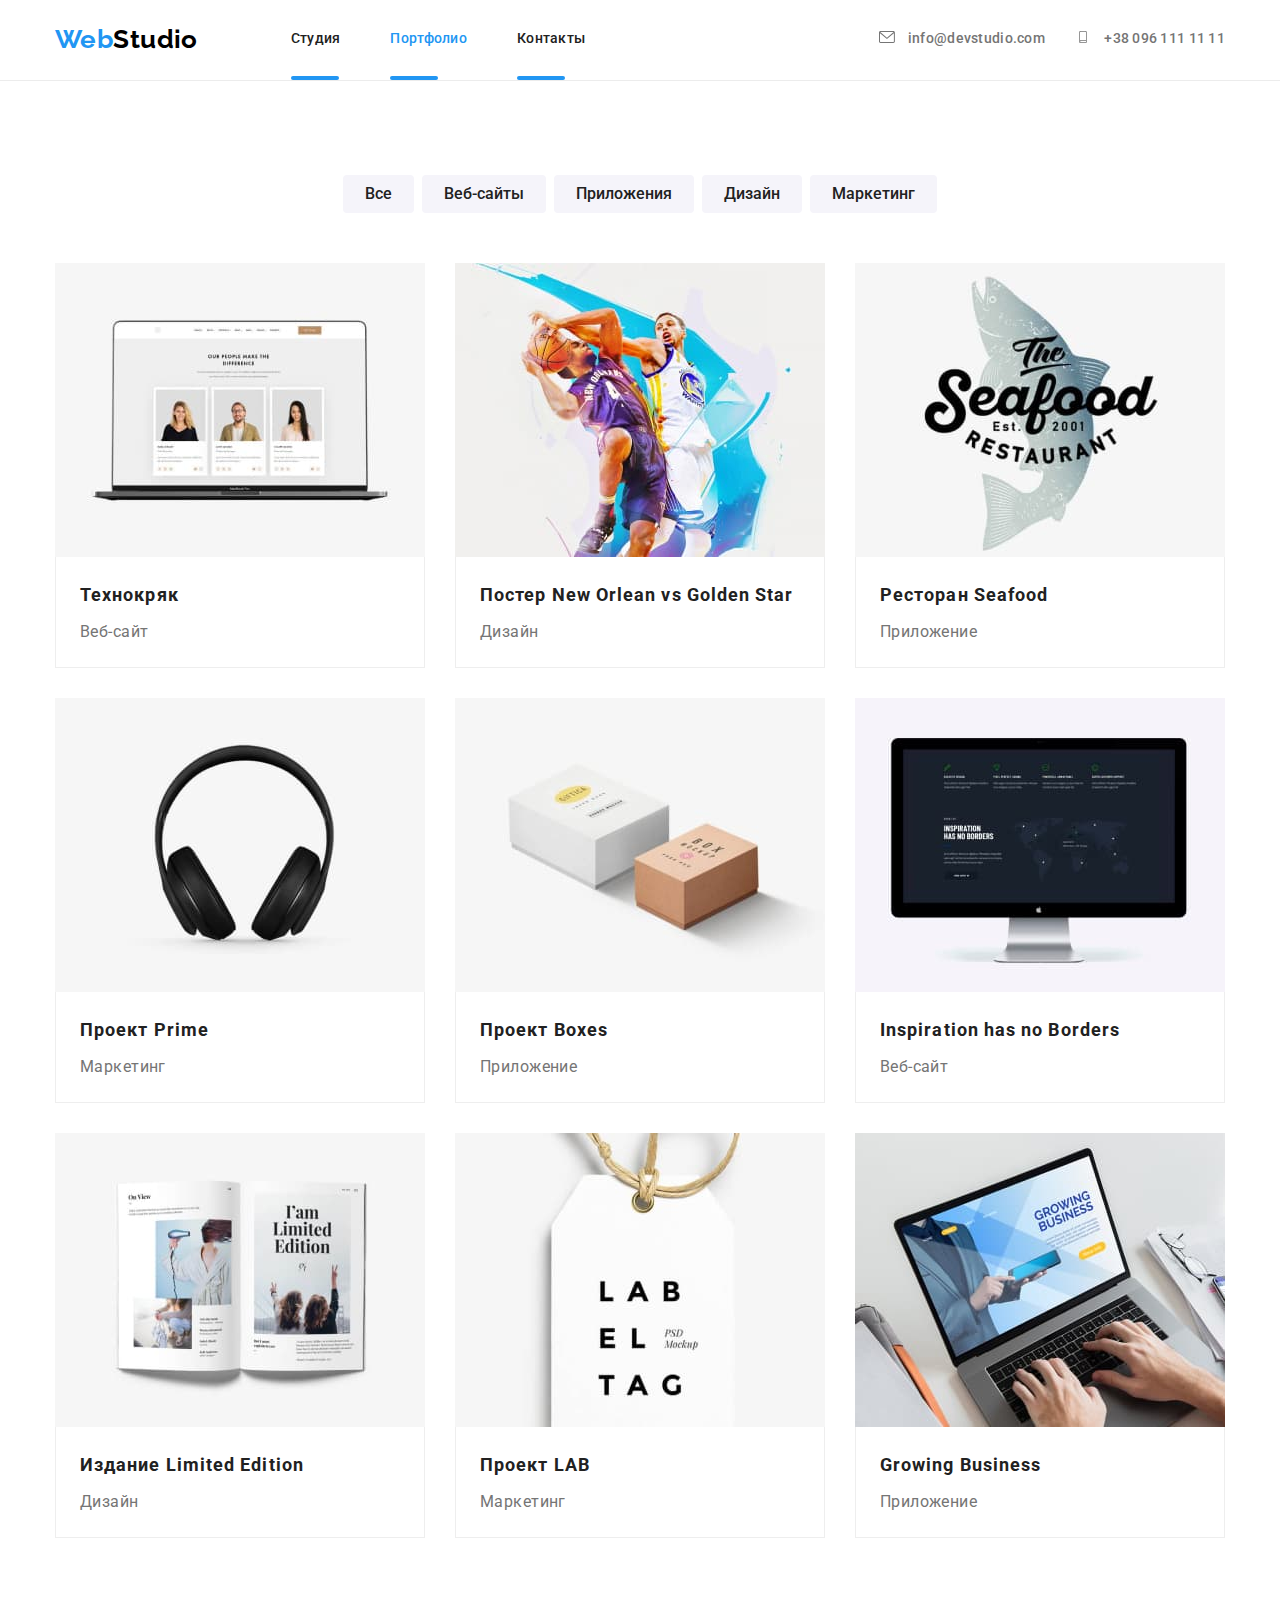
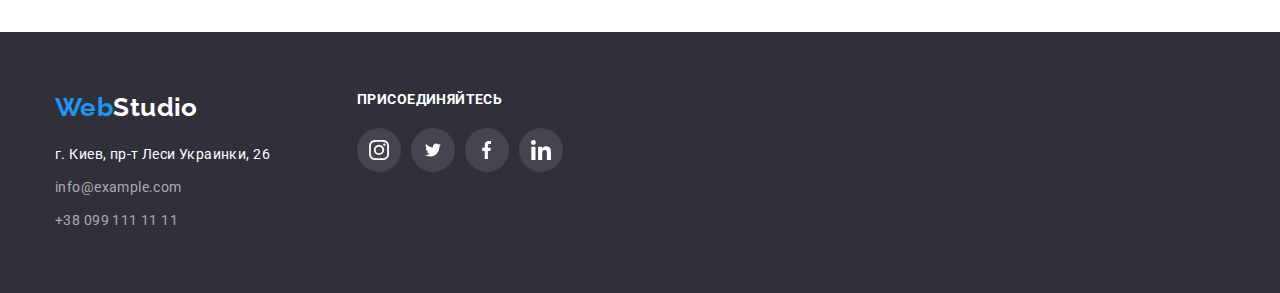
==== portfolio.html @ 02ad619c "Линк в навигации не работает" ====
<!DOCTYPE html>
<html lang="ru">
  <head>
    <meta charset="UTF-8" />
    <meta http-equiv="X-UA-Compatible" content="IE=edge" />
    <meta name="viewport" content="width=device-width, initial-scale=1.0" />
    <title>Портфолио</title>
    <link rel="preconnect" href="https://fonts.googleapis.com" />
    <link rel="preconnect" href="https://fonts.gstatic.com" crossorigin />
    <link
      href="https://fonts.googleapis.com/css2?family=Raleway:wght@700&family=Roboto:wght@400;500;700;900&display=swap"
      rel="stylesheet"
    />
    <link
      rel="stylesheet"
      href="https://cdnjs.cloudflare.com/ajax/libs/modern-normalize/1.0.0/modern-normalize.min.css"
    />
    <link href="./css/styles.css" rel="stylesheet" />
  </head>
  <body>
    <header class="page-header">
      <div class="header container">
        <nav class="main-nav">
          <a href="./index.html" lang="en" class="logo"><span class="logo-blue">Web</span>Studio</a>
          <ul class="site-nav list">
            <li class="item">
              <a href="./index.html" class="link">Студия</a>
            </li>
            <li class="item">
              <a href="./portfolio.html" class="link current">Портфолио</a>
            </li>
            <li class="item">
              <a href="" class="link">Контакты</a>
            </li>
          </ul>
        </nav>
        <ul class="contacts-nav list">
          <li class="contact-item">
            <a href="mailto:info@devstudio.com" lang="en" class="link">
              <svg class="contact-icon">
                <use href="./images/icons.svg#icon-envelope"></use>
              </svg>
              info@devstudio.com</a
            >
          </li>
          <li class="contact-item">
            <a href="tel:+380961111111" class="link">
              <svg class="contact-icon">
                <use href="./images/icons.svg#icon-smartphone"></use>
              </svg>
              +38 096 111 11 11</a
            >
          </li>
        </ul>
      </div>
    </header>
    <main>
      <section class="section">
        <div class="container">
          <h1 class="section-title nomargin visually-hidden">Список наших работ</h1>
          <ul class="portfolio-button-list list">
            <li class="btn-item">
              <button type="button" class="button-portfolio">Все</button>
            </li>
            <li class="btn-item">
              <button type="button" class="button-portfolio">Веб-сайты</button>
            </li>
            <li class="btn-item">
              <button type="button" class="button-portfolio">Приложения</button>
            </li>
            <li class="btn-item">
              <button type="button" class="button-portfolio">Дизайн</button>
            </li>
            <li class="btn-item">
              <button type="button" class="button-portfolio">Маркетинг</button>
            </li>
          </ul>
          <ul class="cards-list list">
            <li class="cards-item">
              <a href="" class="card-link">
                <img
                  src="./images/portfolio1.jpg"
                  alt="Открытый ноутбук"
                  width="370"
                  height="294"
                  class="img-card"
                />
                <div class="card-content">
                  <h2 class="title">Технокряк</h2>
                  <p class="text">Веб-сайт</p>
                </div>
              </a>
            </li>
            <li class="cards-item">
              <a href="" class="card-link">
                <img
                  src="./images/portfolio2.jpg"
                  alt="Два баскетболиста во время иры"
                  width="370"
                  height="294"
                  class="img-card"
                />
                <div class="card-content">
                  <h2 class="title">Постер <span lang="en">New Orlean vs Golden Star</span></h2>
                  <p class="text">Дизайн</p>
                </div></a
              >
            </li>
            <li class="cards-item">
              <a href="" class="card-link">
                <img
                  src="./images/portfolio3.jpg"
                  alt="Вывеска рыбного ресторана"
                  width="370"
                  height="294"
                  class="img-card"
                />
                <div class="card-content">
                  <h2 class="title">Ресторан <span lang="en">Seafood</span></h2>
                  <p class="text">Приложение</p>
                </div></a
              >
            </li>
            <li class="cards-item">
              <a href="" class="card-link">
                <img
                  src="./images/portfolio4.jpg"
                  alt="Наушники"
                  width="370"
                  height="294"
                  class="img-card"
                />
                <div class="card-content">
                  <h2 class="title">Проект <span lang="en">Prime</span></h2>
                  <p class="text">Маркетинг</p>
                </div></a
              >
            </li>
            <li class="cards-item">
              <a href="" class="card-link">
                <img
                  src="./images/portfolio5.jpg"
                  alt="Две декоративные упаковки"
                  width="370"
                  height="294"
                  class="img-card"
                />
                <div class="card-content">
                  <h2 class="title">Проект <span lang="en">Boxes</span></h2>
                  <p class="text">Приложение</p>
                </div></a
              >
            </li>
            <li class="cards-item">
              <a href="" class="card-link">
                <img
                  src="./images/portfolio6.jpg"
                  alt="Монитор компъютера"
                  width="370"
                  height="294"
                  class="img-card"
                />
                <div class="card-content">
                  <h2 lang="en" class="title">Inspiration has no Borders</h2>
                  <p class="text">Веб-сайт</p>
                </div></a
              >
            </li>
            <li class="cards-item">
              <a href="" class="card-link">
                <img
                  src="./images/portfolio7.jpg"
                  alt="Раскрытый журнал"
                  width="370"
                  height="294"
                  class="img-card"
                />
                <div class="card-content">
                  <h2 class="title">Издание <span lang="en">Limited Edition</span></h2>
                  <p class="text">Дизайн</p>
                </div></a
              >
            </li>
            <li class="cards-item">
              <a href="" class="card-link">
                <img
                  src="./images/portfolio8.jpg"
                  alt="Бирка"
                  width="370"
                  height="294"
                  class="img-card"
                />
                <div class="card-content">
                  <h2 class="title">Проект <span lang="en">LAB</span></h2>
                  <p class="text">Маркетинг</p>
                </div></a
              >
            </li>
            <li class="cards-item">
              <a href="" class="card-link">
                <img
                  src="./images/portfolio9.jpg"
                  alt="Процесс набора текста на клавитатуре ноутбука"
                  width="370"
                  height="294"
                  class="img-card"
                />
                <div class="card-content">
                  <h2 class="title"><span lang="en">Growing Business</span></h2>
                  <p class="text">Приложение</p>
                </div></a
              >
            </li>
          </ul>
        </div>
      </section>
    </main>
    <footer class="footer-main">
      <div class="footer container">
        <div class="footer-contact">
          <a href="./index.html" lang="en" class="logo"
            ><span class="logo-blue">Web</span><span class="logo-white">Studio</span></a
          >
          <address class="footer-adres-group">
            <ul class="contact-list list">
              <li class="list-item">
                <a
                  href="https://goo.gl/maps/FkcfEeyYFR5ao9Cw6"
                  target="_blank"
                  rel="nofollow noopener noreferrer noindex"
                  class="adress"
                  >г. Киев, пр-т Леси Украинки, 26</a
                >
              </li>
              <li class="list-item">
                <a href="mailto:info@example.com" lang="en" class="link">info@example.com</a>
              </li>
              <li class="list-item">
                <a href="tel:+380991111111" class="link">+38 099 111 11 11</a>
              </li>
            </ul>
          </address>
        </div>
        <div class="footer-social">
          <p class="social-text">присоединяйтесь</p>
          <ul class="social-list list">
            <li class="social-item">
              <a
                href=""
                class="social-link footer-social-link"
                aria-label="Перейти в наш Instagram"
              >
                <span class="visually-hidden">Перейти в наш Instagram</span>
                <svg class="social-icon instagram">
                  <use href="./images/icons.svg#icon-instagram"></use>
                </svg>
              </a>
            </li>
            <li class="social-item">
              <a href="" class="social-link footer-social-link" aria-label="Перейти на наш Twitter">
                <span class="visually-hidden">Перейти на наш Twitter</span>
                <svg class="social-icon twitter">
                  <use href="./images/icons.svg#icon-twitter"></use>
                </svg>
              </a>
            </li>
            <li class="social-item">
              <a
                href=""
                class="social-link footer-social-link"
                aria-label="Перейти на нашу страницу в Facebook"
              >
                <span class="visually-hidden">Перейти на нашу страницу в Facebook</span>
                <svg class="social-icon facebook">
                  <use href="./images/icons.svg#icon-facebook"></use>
                </svg>
              </a>
            </li>
            <li class="social-item">
              <a
                href=""
                class="social-link footer-social-link"
                aria-label="Перейти на нашу страницу в linkedin"
              >
                <span class="visually-hidden">Перейти на нашу страницу в linkedin</span>
                <svg class="social-icon linkedin">
                  <use href="./images/icons.svg#icon-linkedin"></use>
                </svg>
              </a>
            </li>
          </ul>
        </div>
      </div>
    </footer>
  </body>
</html>
---- css/styles.css ----
:root {
  --primary-text-color: #757575;
  --title-text-color: #212121;
  --accent-color: #2196f3;
  --primari-white-color: #ffffff;
  --secondary-white-color: rgba(255, 255, 255, 0.6);
  --secondary-background-color-dark: #2f303a;
  --secondary-background-color-light: #f5f4fa;
  --logo-black: #000000;
  --border-header-color: rgba(236, 236, 236, 100%);
  --border-cards-color: rgba(238, 238, 238, 100%);
  --hero-gradient: rgba(47, 48, 58, 0.4);
  --border-client-color: rgba(175, 177, 184, 1);
  --linear-gradient-hero-color: rgba(47, 48, 58, 0.4);
  --primary-icon-color: #afb1b8;
  --background-icon-footer-color: rgba(255, 255, 255, 0.1);
}

/*----------------------------- Палитра:-----------------------------

Цвет основного текста - #757575
Вторичный цвет текста -  #212121
Акцент - #2196F3
Белый цвет - #FFFFFF
Блый с прозрачностью - rgba(255, 255, 255, 0.6)
Вторичный цвет фона #2F303A
*/

body {
  color: var(--primary-text-color);
  background-color: var(--primari-white-color);
  font-family: Roboto, sans-serif;
  font-size: 14px;
  letter-spacing: 0.03em;
}

.container {
  width: 1200px;
  padding-left: 15px;
  padding-right: 15px;
  margin: 0 auto;
}

/*----------------------------- Утилиты-----------------------------*/

h1,
h2,
h3,
h4,
h5,
h6,
p {
  margin-top: 0px;
  margin-bottom: 0px;
}

img {
  display: block;
  max-width: 100%;
}

.list {
  padding: 0px;
  margin: 0px;

  list-style: none;
}

.visually-hidden {
  position: absolute;
  white-space: nowrap;
  width: 1px;
  height: 1px;
  overflow: hidden;
  border: 0;
  padding: 0;
  clip: rect(0 0 0 0);
  clip-path: inset(50%);
  margin: -1px;
}
/* .hidden {
  visibility: hidden;
} */

/* -----------------------------Social-icons -----------------------------*/

.social-list {
  display: flex;
  justify-content: center;
}

.social-item a {
  display: flex;
  align-items: center;
  justify-content: center;
}

.social-item:not(:last-child) {
  margin-right: 10px;
}

.social-link {
  display: block;
  width: 44px;
  height: 44px;
  border-radius: 50%;

  color: var(--primary-icon-color);
}

.social-icon {
  width: 20px;
  height: 20px;

  fill: currentColor;
}

.social-link:hover,
.social-lin:focus {
  background-color: var(--accent-color);
  color: var(--primari-white-color);
}

.twitter {
  width: 20px;
  height: 16px;
}

.facebook {
  width: 10px;
  height: 20px;
}

/*----------------------------- Header -----------------------------*/

.page-header {
  position: relative;

  padding-top: 24px;
  padding-bottom: 25px;
  border-bottom: 1px solid var(--border-header-color);
}

/* -----------------------------Лого -----------------------------*/

.logo {
  color: var(--logo-black);
  font-family: Raleway, sans-serif;
  font-size: 26px;
  line-height: 1.19;
  font-weight: 700;
  text-decoration: none;
}

.logo-blue {
  color: var(--accent-color);
}

.logo-white {
  color: var(--primari-white-color);
}

/* -----------------------------Site nav -----------------------------*/

.header {
  display: flex;
  align-items: center;
  justify-content: space-between;
}

.page-header .main-nav {
  display: flex;
  align-items: center;
}

.site-nav {
  display: flex;
  margin-left: 93px;
}

.site-nav .item:not(:last-child) {
  margin-right: 50px;
}

/* Расширяет "область действия" ссылок  */
.site-nav .link {
  display: block;
  padding-top: 7px;
  padding-bottom: 7px;
}

.contacts-nav {
  display: flex;
}

.contact-item {
  display: flex;
  align-items: center;
}

.contact-item:not(:last-child) {
  margin-right: 30px;
}

.site-nav .link.current {
  color: var(--accent-color);
}

.site-nav .link {
  color: var(--title-text-color);
  line-height: 1.14;
  font-weight: 500;
  letter-spacing: 0.02em;
  text-decoration: none;
}
.site-nav .link:focus,
.site-nav .link:hover {
  color: var(--accent-color);
}

/* .main-nav .item {
  display: block;
} */

.site-nav .link::after {
  position: absolute;
  bottom: 0%;

  content: '';
  display: block;
  width: 48px;
  height: 4px;

  background-color: var(--accent-color);
  border-radius: 2px;
  /* opacity: 0; */
}

.site-nav .link:hover .link::after {
  opacity: 1;
  background-color: red;
}

.contacts-nav .link {
  color: var(--primary-text-color);
  line-height: 1.14;
  font-weight: 500;
  letter-spacing: 0.02em;
  text-decoration: none;
}

.contact-item {
  fill: currentColor;
}

.contacts-nav .link:focus,
.contacts-nav .link:hover {
  color: var(--accent-color);
}

.contacts-nav .item:not(:last-child) {
  margin-right: 50px;
}

.contact-icon {
  width: 16px;
  height: 12px;
  margin-right: 10px;
}

/* Аналогичные варианты предыдущего селектора */
/* .contacts-nav li:not(:last-child){
  margin-right: 50px; */

/* .contacts-nav .item + .item {
  margin-right: 50px;
} */

/* --------------------------Стили для index.html -----------------------*/

/*------------------------ Common sections style ------------------------*/

.section {
  padding-top: 94px;
  padding-bottom: 94px;
}

.section-title {
  margin-bottom: 50px;

  color: var(--title-text-color);
  font-size: 36px;
  line-height: 1.16;
  text-align: center;
}

.section .title {
  margin-bottom: 10px;

  color: var(--title-text-color);
  font-weight: 500;
  font-size: 16px;
  line-height: 1.19;
}

/*----------------------------- Hero -----------------------------*/
.hero {
  padding-top: 200px;
  padding-bottom: 200px;

  text-align: center;

  background-color: rgba(47, 48, 58, 1);
  min-height: 600px;
  max-width: 1600px;
  margin-left: auto;
  margin-right: auto;
  background-image: linear-gradient(
      var(--linear-gradient-hero-color),
      var(--linear-gradient-hero-color)
    ),
    url('../images/bcg-hero.jpg');
  background-clip: padding-box;
}

.hero-title {
  margin-bottom: 30px;

  color: var(--primari-white-color);
  font-size: 44px;
  line-height: 1.36;
  letter-spacing: 0.06em;
  font-weight: 900;
  text-transform: uppercase;
}

.button-hero {
  padding: 10px 32px;

  color: var(--primari-white-color);
  background-color: var(--accent-color);
  font-weight: 700;
  font-size: 16px;
  line-height: 1.88;
  letter-spacing: 0.06em;
  border: none;
  border-radius: 4px;
}

/*----------------------------- Features -----------------------------*/

.title-without-margin {
  margin: 0px;
}

.feature-list {
  display: flex;
}

.feature-item:not(:last-child) {
  margin-right: 30px;
}

.feature-icon-thumb {
  width: 270px;
  height: 120px;
  background-color: var(--secondary-background-color-light);
  border-radius: 4px;

  display: flex;
  justify-content: center;
  align-items: center;
}

/* Иконки можно как фон задать, если они не интерактивные: */
/* .feature-item::before {
  content: '';
  display: block;
  height: 120px;
  background-color: var(--secondary-background-color-light);
  border-radius: 4px;
}

.feature-item:nth-child(1)::before {
  background-image: url(../images/features-antenna.svg);
  background-repeat: no-repeat;
  background-position: center;
}

.feature-item:nth-child(2)::before {
  background-image: url(../images/features-clock.svg);
  background-repeat: no-repeat;
  background-position: center;
}

.feature-item:nth-child(3)::before {
  background-image: url(../images/features-diagram.svg);
  background-repeat: no-repeat;
  background-position: center;
}

.feature-item:nth-child(4)::before {
  background-image: url(../images/features-astronaut.svg);
  background-repeat: no-repeat;
  background-position: center;
} */

.feature-item .title {
  color: var(--title-text-color);
  font-size: 14px;
  line-height: 1.14;
  font-weight: 700;
  text-transform: uppercase;
}

.feature-item .text {
  line-height: 1.7;
}

.feature-item .feature-text {
  width: 270px;
}

/*----------------------------- Activities -----------------------------*/

.section.activities {
  padding-top: 0px;
}

.section .activities-list {
  display: flex;
}

.activities-item:not(:last-child) {
  margin-right: 30px;
}

/* -----------------------------Team----------------------------- */
.section.team {
  background-color: var(--secondary-background-color-light);
}

.team-list {
  display: flex;
  justify-content: space-between;
}

/* А можно вместо justify-content: space-between в предыдущем правиле (во флексе) вот так сделать */
/* .team-item:not(:last-child) {
  margin-right: 30px;
} */

.team-item {
  box-shadow: 0px 2px 1px 0px rgba(0, 0, 0, 0.2), 0px 1px 1px 0px rgba(0, 0, 0, 0.14),
    0px 1px 3px 0px rgba(0, 0, 0, 0.12);
  border-bottom-left-radius: 4px;
  border-bottom-right-radius: 4px;
  background-color: var(--primari-white-color);
}

.team-content {
  padding: 30px 32px;
}

.team-list .title {
  text-align: center;
}

.team-item .text {
  margin-bottom: 16px;

  font-size: 16px;
  line-height: 1.17;
  text-align: center;
}

/* -----------------------------Client----------------------------- */

.client-list {
  display: flex;
  justify-content: space-between;
}

.client-link {
  width: 170px;
  height: 92px;
  border: 1px solid var(--border-client-color);

  display: flex;
  justify-content: center;
  align-items: center;
  color: var(--primary-icon-color);
}

.client-link:hover,
.client-link:focus {
  color: var(--accent-color);
  border-color: var(--accent-color);
}

.client-icon {
  fill: currentColor;
}

/* -----------------------------Footer ----------------------------- */

.footer-main {
  padding-top: 60px;
  padding-bottom: 60px;

  background-color: var(--secondary-background-color-dark);
}

.footer.container {
  display: flex;
}

.contact-list .adress {
  color: var(--primari-white-color);
  line-height: 1.71;
}

.contact-list .link {
  color: var(--secondary-white-color);
  line-height: 1.71;
  text-decoration: none;
}

.contact-list .adress:focus,
.contact-list .adress:hover,
.contact-list .link:focus,
.contact-list .link:hover {
  color: var(--accent-color);
}

.contact-list .link,
.contact-list .adress {
  font-style: normal;
  text-decoration: none;
}

.contact-list .list-item:not(:last-child) {
  margin-bottom: 9px;
}

.footer-adres-group {
  margin-top: 20px;
}

.social-text {
  margin-bottom: 20px;

  color: var(--primari-white-color);
  font-weight: 700;
  line-height: 1.14;
  letter-spacing: 0.03em;
  text-transform: uppercase;
}

.footer-social {
  margin-left: 87px;
}

.footer-social-link {
  background-color: var(--background-icon-footer-color);
  color: var(--primari-white-color);
}

.footer-social-link:hover,
.footer-social-link:focus {
  background-color: var(--accent-color);
}

/* -----------------------Стили для portfolio.html -----------------------*/

/* -----------------------------Buttons----------------------------- */

.portfolio-button-list {
  display: flex;
  justify-content: center;
  margin-bottom: 50px;
}

.btn-item:not(:last-child) {
  margin-right: 8px;
}

.button-portfolio {
  border: none;
  border-radius: 4px;

  font-weight: 500;
  font-size: 16px;
  line-height: 1.63;
  padding: 6px 22px;
  color: var(--title-text-color);
  background-color: var(--secondary-background-color-light);
  /* font-family: inherit; */
  cursor: pointer;
}

.button-portfolio:hover,
.button-portfolio:focus {
  color: var(--primari-white-color);
  background-color: var(--accent-color);

  box-shadow: 0px 2px 2px 0px rgba(0, 0, 0, 0.12), 0px 1px 2px 0px rgba(0, 0, 0, 0.08),
    0px 3px 1px 0px rgba(0, 0, 0, 0.1);
}

/*-------------------------- List of our works --------------------------*/

.nomargin {
  margin: 0px;
}

.cards-list {
  display: flex;
  flex-wrap: wrap;
}

/* calc ((100% - кол-во маржинов в строке * на значение маржина) / на кол-во элементов в строке */

.cards-list .cards-item {
  /* width: 370px; */
  /* вместо width правильнее flex-basis */
  flex-basis: calc((100% - 60px) / 3);
  /* Аналогично предыдущей формуле */
  /* flex-basis: calc(100% / 3 - 30px); */
  margin-right: 30px;
  margin-bottom: 30px;
}

.cards-list .cards-item:nth-child(3n) {
  margin-right: 0px;
}

.cards-list .cards-item:nth-last-child(-n + 3) {
  margin-bottom: 0px;
}

/* А можно вот так, для уменьшения кода. 
Тоесть точечно даем маржин, а не даем всей группе и точечно снимаем*/
/* .cards-list .cards-item:not(:nth-last-child(-n + 3) {
  margin-bottom: 30px;
} */

.card-content {
  padding: 20px 24px;
  border-left: 1px solid rgba(238, 238, 238, 1);
  border-right: 1px solid rgba(238, 238, 238, 1);
  border-bottom: 1px solid rgba(238, 238, 238, 1);
}

.cards-item .title {
  margin-bottom: 4px;

  color: var(--title-text-color);
  font-size: 18px;
  font-weight: 700;
  line-height: 2;
  letter-spacing: 0.06em;
}

.cards-item:hover,
.cards-item:focus {
  box-shadow: 1px 4px 6px 0px rgba(0, 0, 0, 0.16), 0px 4px 4px 0px rgba(0, 0, 0, 0.06),
    0px 1px 1px 0px rgba(0, 0, 0, 0.12);
  border: 1px solid rgba(238, 238, 238, 1);
}

.cards-item .text {
  color: var(--primary-text-color);
  font-size: 16px;
  line-height: 1.88;
}

/* Убирает подчеркивание с ссылок */
.cards-item .card-link {
  text-decoration: none;
}
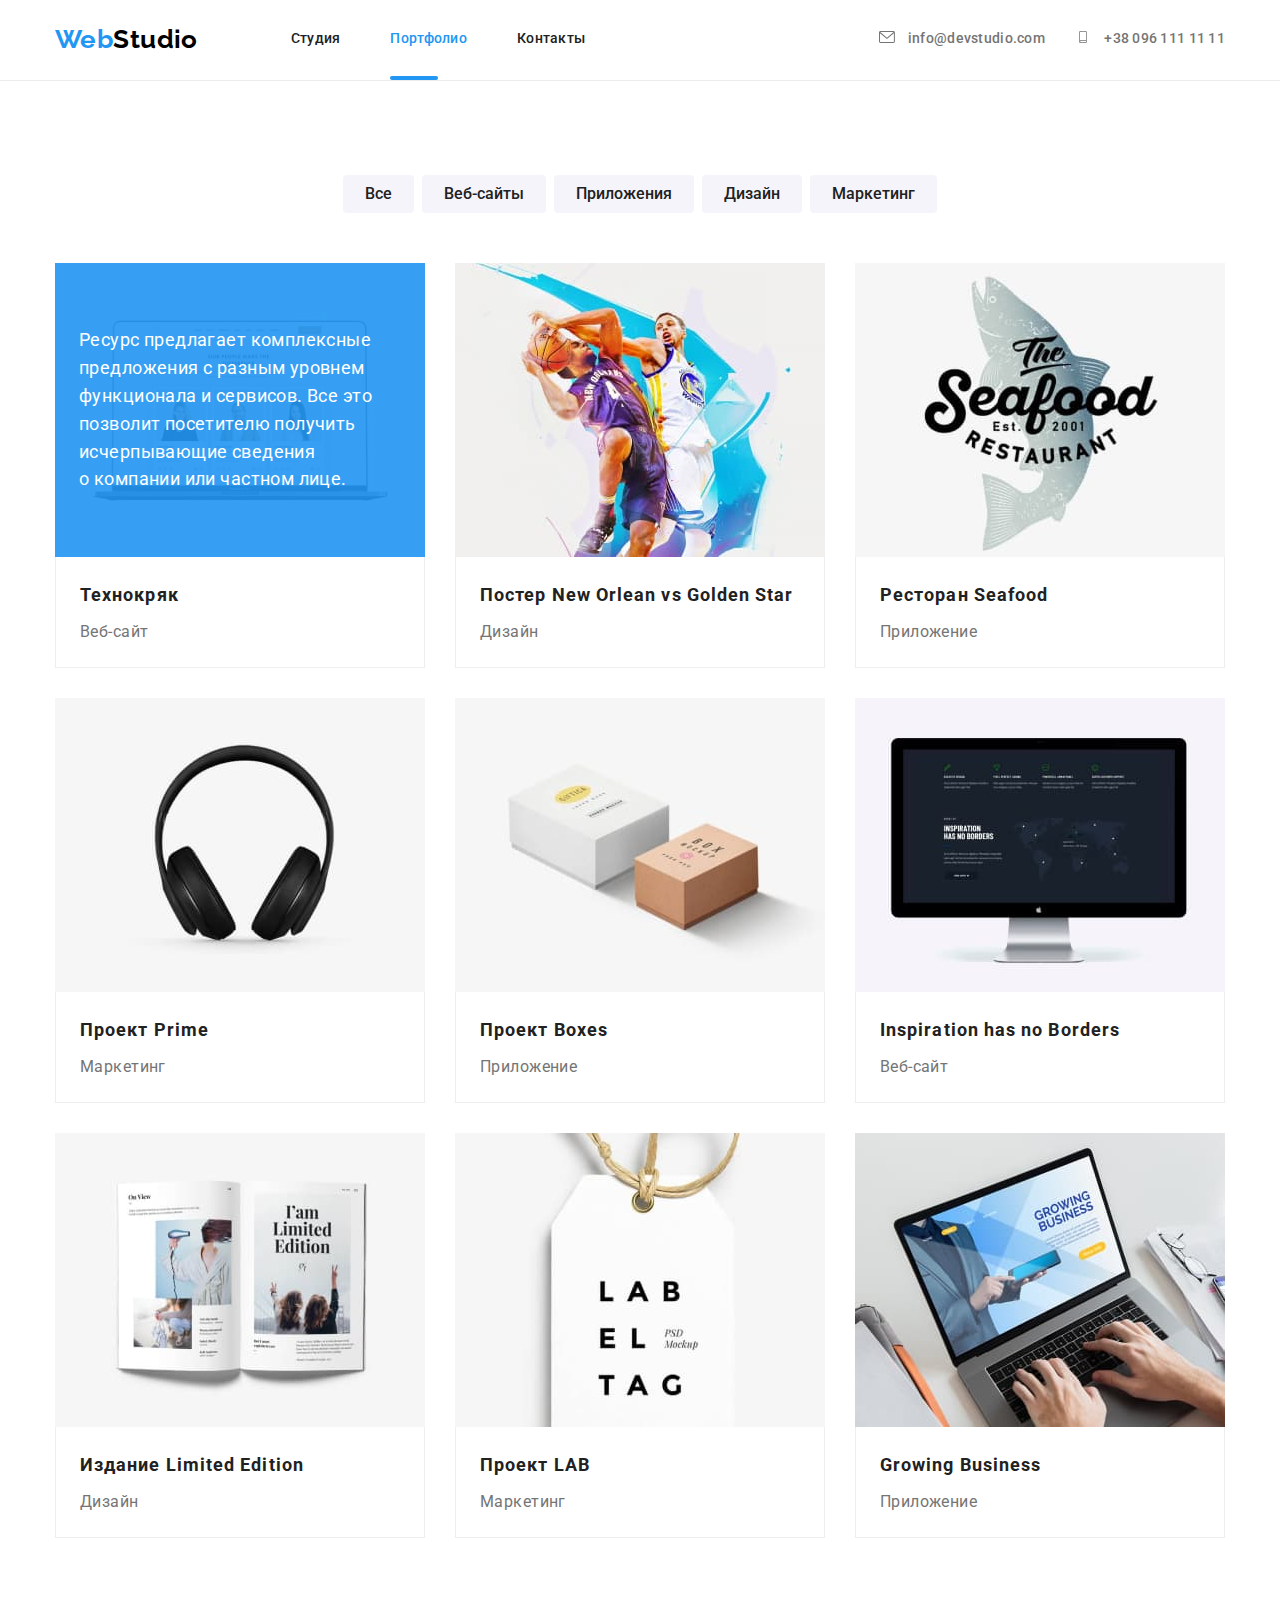
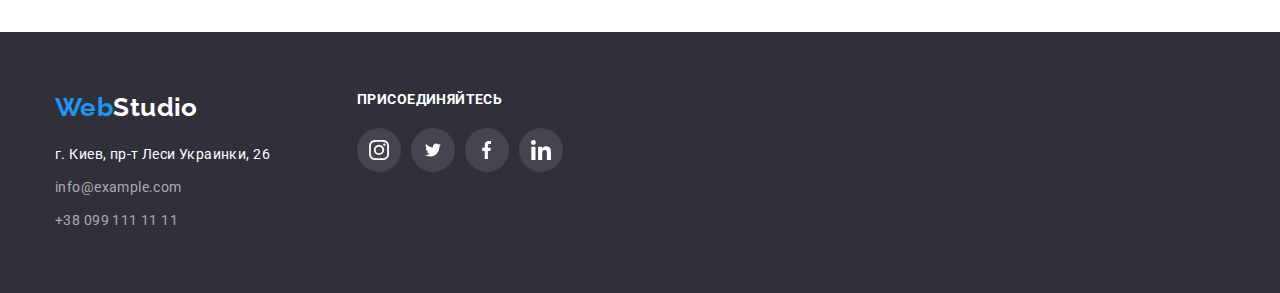
==== commit bf0d8450: "Додає оверлоки на картках портфоліо" ====
--- a/portfolio.html
+++ b/portfolio.html
@@ -78,13 +78,22 @@
           <ul class="cards-list list">
             <li class="cards-item">
               <a href="" class="card-link">
-                <img
-                  src="./images/portfolio1.jpg"
-                  alt="Открытый ноутбук"
-                  width="370"
-                  height="294"
-                  class="img-card"
-                />
+                <div class="card-thumb">
+                  <img
+                    src="./images/portfolio1.jpg"
+                    alt="Открытый ноутбук"
+                    width="370"
+                    height="294"
+                    class="img-card"
+                  />
+                  <div class="card-description">
+                    <p class="card-description-text">
+                      Ресурс предлагает комплексные предложения с разным уровнем функционала и
+                      сервисов. Все это позволит посетителю получить исчерпывающие сведения <br />
+                      о компании или частном лице.
+                    </p>
+                  </div>
+                </div>
                 <div class="card-content">
                   <h2 class="title">Технокряк</h2>
                   <p class="text">Веб-сайт</p>
--- a/css/styles.css
+++ b/css/styles.css
@@ -14,6 +14,10 @@
   --linear-gradient-hero-color: rgba(47, 48, 58, 0.4);
   --primary-icon-color: #afb1b8;
   --background-icon-footer-color: rgba(255, 255, 255, 0.1);
+  --background-backdrop: rgba(0, 0, 0, 0.2);
+  --background-hero: rgba(47, 48, 58, 1);
+  --background-description-index: rgba(47, 48, 58, 0.8);
+  --background-description-portfolio: rgba(33, 150, 243, 0.9);
 }
 
 /*----------------------------- Палитра:-----------------------------
@@ -218,11 +222,11 @@
   color: var(--accent-color);
 }
 
-/* .main-nav .item {
+/* .site-nav .item {
   display: block;
 } */
 
-.site-nav .link::after {
+.current::after {
   position: absolute;
   bottom: 0%;
 
@@ -236,7 +240,7 @@
   /* opacity: 0; */
 }
 
-.site-nav .link:hover .link::after {
+.site-nav .link:hover .current::after {
   opacity: 1;
   background-color: red;
 }
@@ -310,7 +314,7 @@
 
   text-align: center;
 
-  background-color: rgba(47, 48, 58, 1);
+  background-color: var(--background-hero);
   min-height: 600px;
   max-width: 1600px;
   margin-left: auto;
@@ -347,6 +351,42 @@
   border-radius: 4px;
 }
 
+.backdrop {
+  position: fixed;
+  top: 0;
+  left: 0;
+  right: 0;
+  bottom: 0;
+  background-color: var(--background-backdrop);
+}
+
+.backdrop.is-hidden {
+  opacity: 0;
+  pointer-events: none;
+}
+
+.modal {
+  position: absolute;
+  top: 50%;
+  left: 50%;
+  transform: translate(-50%, -50%);
+
+  padding-top: 30px;
+  height: 581px;
+  width: 528px;
+  background-color: #ffffff;
+}
+
+.button-close {
+  position: absolute;
+  top: 0;
+  right: 0;
+  padding: 0px;
+
+  background-color: #ffffff;
+  border: none;
+}
+
 /*----------------------------- Features -----------------------------*/
 
 .title-without-margin {
@@ -421,6 +461,33 @@
   width: 270px;
 }
 
+.features-description {
+  position: absolute;
+  bottom: 0;
+
+  display: flex;
+  justify-content: center;
+  align-items: center;
+
+  width: 370px;
+  height: 70px;
+  background-color: var(--background-description-index);
+}
+
+.features-description-text {
+  font-weight: 700;
+  line-height: 1.14;
+  color: var(--primari-white-color);
+  text-transform: uppercase;
+}
+
+.activities-item .features-thumb {
+  position: relative;
+}
+
+.activities-item .link {
+  text-decoration: none;
+}
 /*----------------------------- Activities -----------------------------*/
 
 .section.activities {
@@ -679,3 +746,30 @@
 .cards-item .card-link {
   text-decoration: none;
 }
+
+.card-description {
+  position: absolute;
+  bottom: 0;
+
+  width: 370px;
+  height: 294px;
+  background-color: var(--background-description-portfolio);
+}
+
+.card-description-text {
+  position: absolute;
+  top: 50%;
+  left: 50%;
+  transform: translate(-50%, -50%);
+
+  width: 322px;
+  height: 168px;
+
+  font-size: 18px;
+  line-height: 1.55;
+  color: var(--primari-white-color);
+}
+
+.cards-item .card-thumb {
+  position: relative;
+}
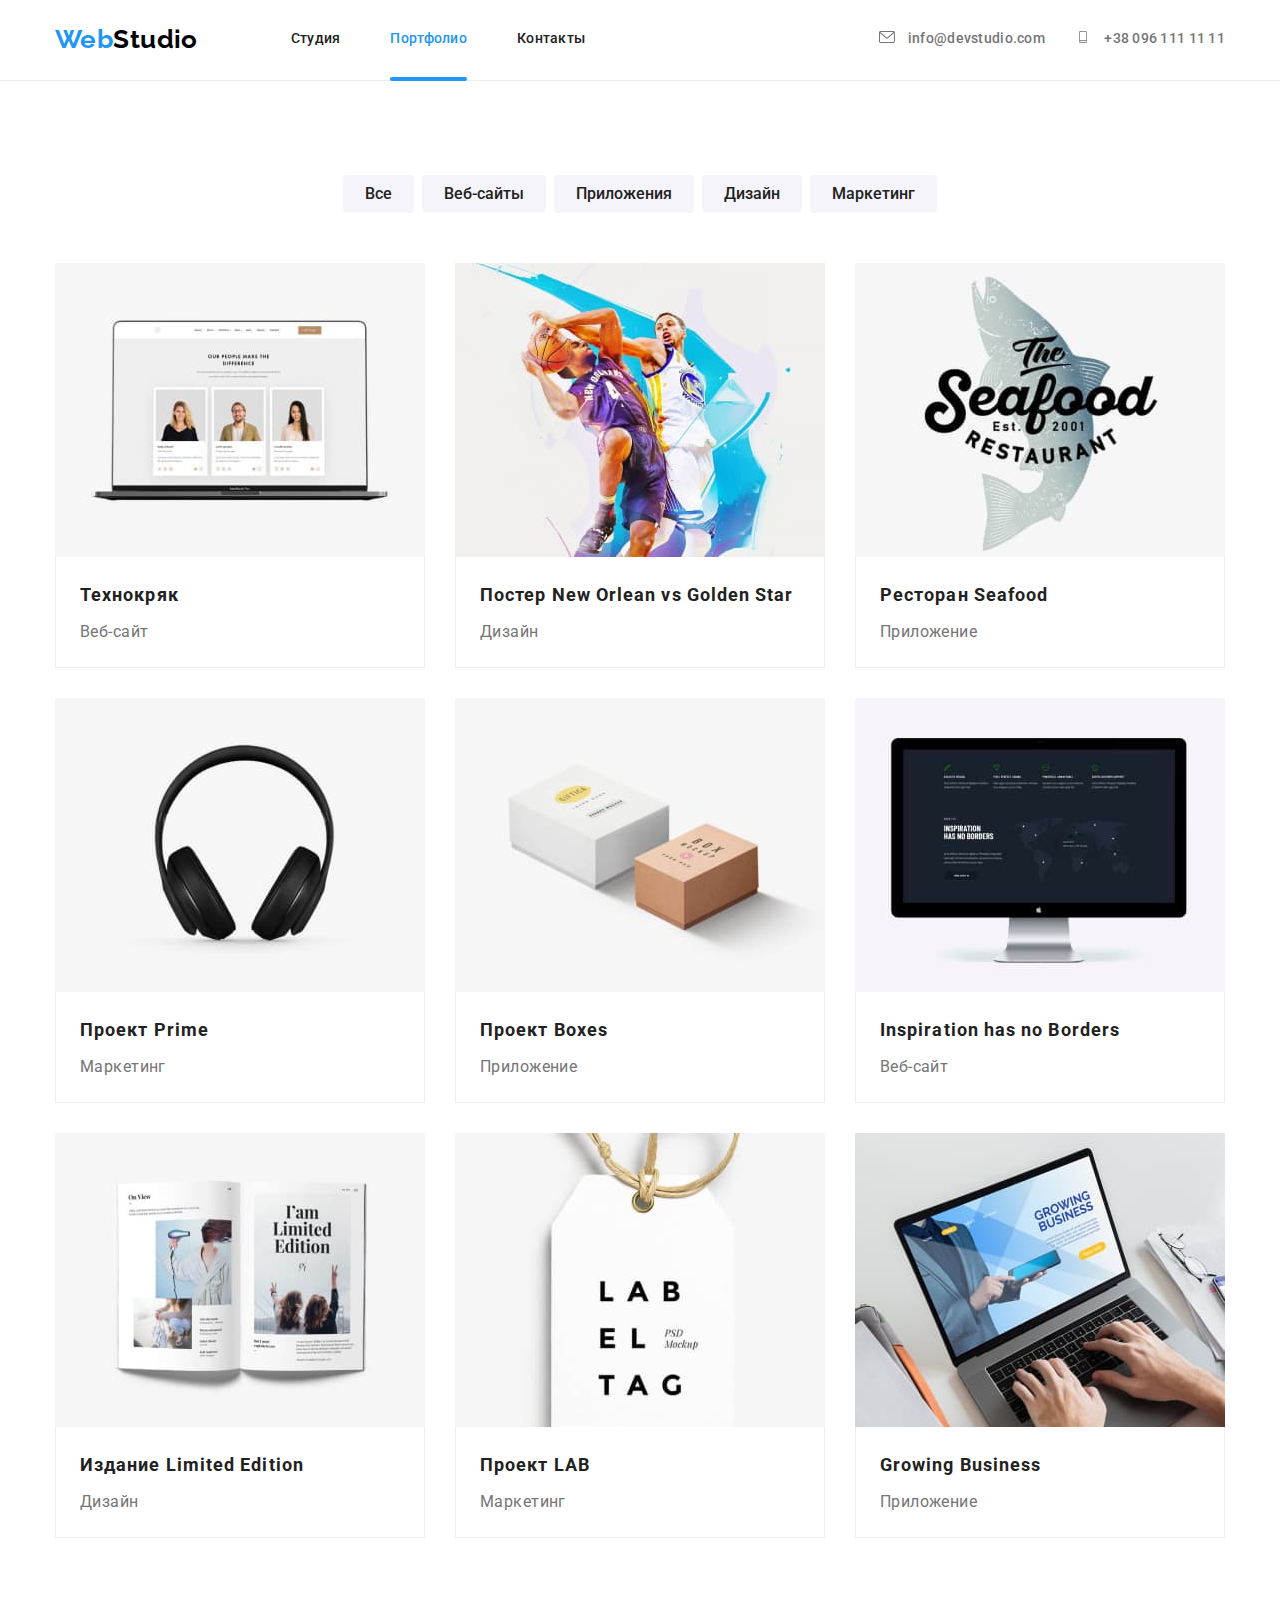
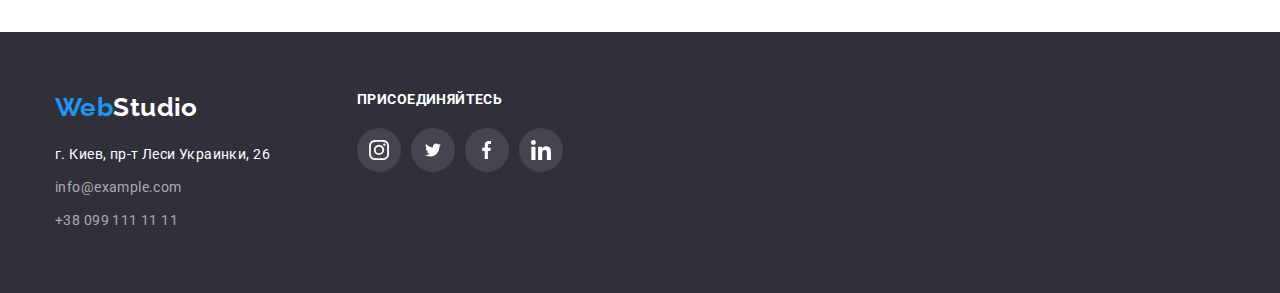
==== commit 8a0f3d85: "Добавляет паддинги в карточках портфолио, фиксит нижнее подчеркивание в навигации" ====
--- a/portfolio.html
+++ b/portfolio.html
@@ -23,13 +23,13 @@
         <nav class="main-nav">
           <a href="./index.html" lang="en" class="logo"><span class="logo-blue">Web</span>Studio</a>
           <ul class="site-nav list">
-            <li class="item">
+            <li class="site-nav-item">
               <a href="./index.html" class="link">Студия</a>
             </li>
-            <li class="item">
+            <li class="site-nav-item">
               <a href="./portfolio.html" class="link current">Портфолио</a>
             </li>
-            <li class="item">
+            <li class="site-nav-item">
               <a href="" class="link">Контакты</a>
             </li>
           </ul>
@@ -89,8 +89,8 @@
                   <div class="card-description">
                     <p class="card-description-text">
                       Ресурс предлагает комплексные предложения с разным уровнем функционала и
-                      сервисов. Все это позволит посетителю получить исчерпывающие сведения <br />
-                      о компании или частном лице.
+                      сервисов. Все это позволит посетителю получить исчерпывающие сведения о
+                      компании или частном лице.
                     </p>
                   </div>
                 </div>
--- a/css/styles.css
+++ b/css/styles.css
@@ -138,8 +138,6 @@
 /*----------------------------- Header -----------------------------*/
 
 .page-header {
-  position: relative;
-
   padding-top: 24px;
   padding-bottom: 25px;
   border-bottom: 1px solid var(--border-header-color);
@@ -172,6 +170,10 @@
   justify-content: space-between;
 }
 
+.page-header {
+  position: relative;
+}
+
 .page-header .main-nav {
   display: flex;
   align-items: center;
@@ -182,7 +184,7 @@
   margin-left: 93px;
 }
 
-.site-nav .item:not(:last-child) {
+.site-nav .site-nav-item:not(:last-child) {
   margin-right: 50px;
 }
 
@@ -222,27 +224,21 @@
   color: var(--accent-color);
 }
 
-/* .site-nav .item {
-  display: block;
-} */
-
 .current::after {
   position: absolute;
-  bottom: 0%;
+  bottom: -27px;
 
   content: '';
   display: block;
-  width: 48px;
+  width: 100%;
   height: 4px;
 
   background-color: var(--accent-color);
   border-radius: 2px;
-  /* opacity: 0; */
-}
-
-.site-nav .link:hover .current::after {
-  opacity: 1;
-  background-color: red;
+}
+
+.current {
+  position: relative;
 }
 
 .contacts-nav .link {
@@ -358,6 +354,8 @@
   right: 0;
   bottom: 0;
   background-color: var(--background-backdrop);
+
+  z-index: 1;
 }
 
 .backdrop.is-hidden {
@@ -751,17 +749,16 @@
   position: absolute;
   bottom: 0;
 
+  padding: 63px 24px;
+
   width: 370px;
   height: 294px;
   background-color: var(--background-description-portfolio);
+
+  opacity: 0;
 }
 
 .card-description-text {
-  position: absolute;
-  top: 50%;
-  left: 50%;
-  transform: translate(-50%, -50%);
-
   width: 322px;
   height: 168px;
 
@@ -770,6 +767,10 @@
   color: var(--primari-white-color);
 }
 
+.cards-item:hover .card-description {
+  opacity: 1;
+}
+
 .cards-item .card-thumb {
   position: relative;
 }
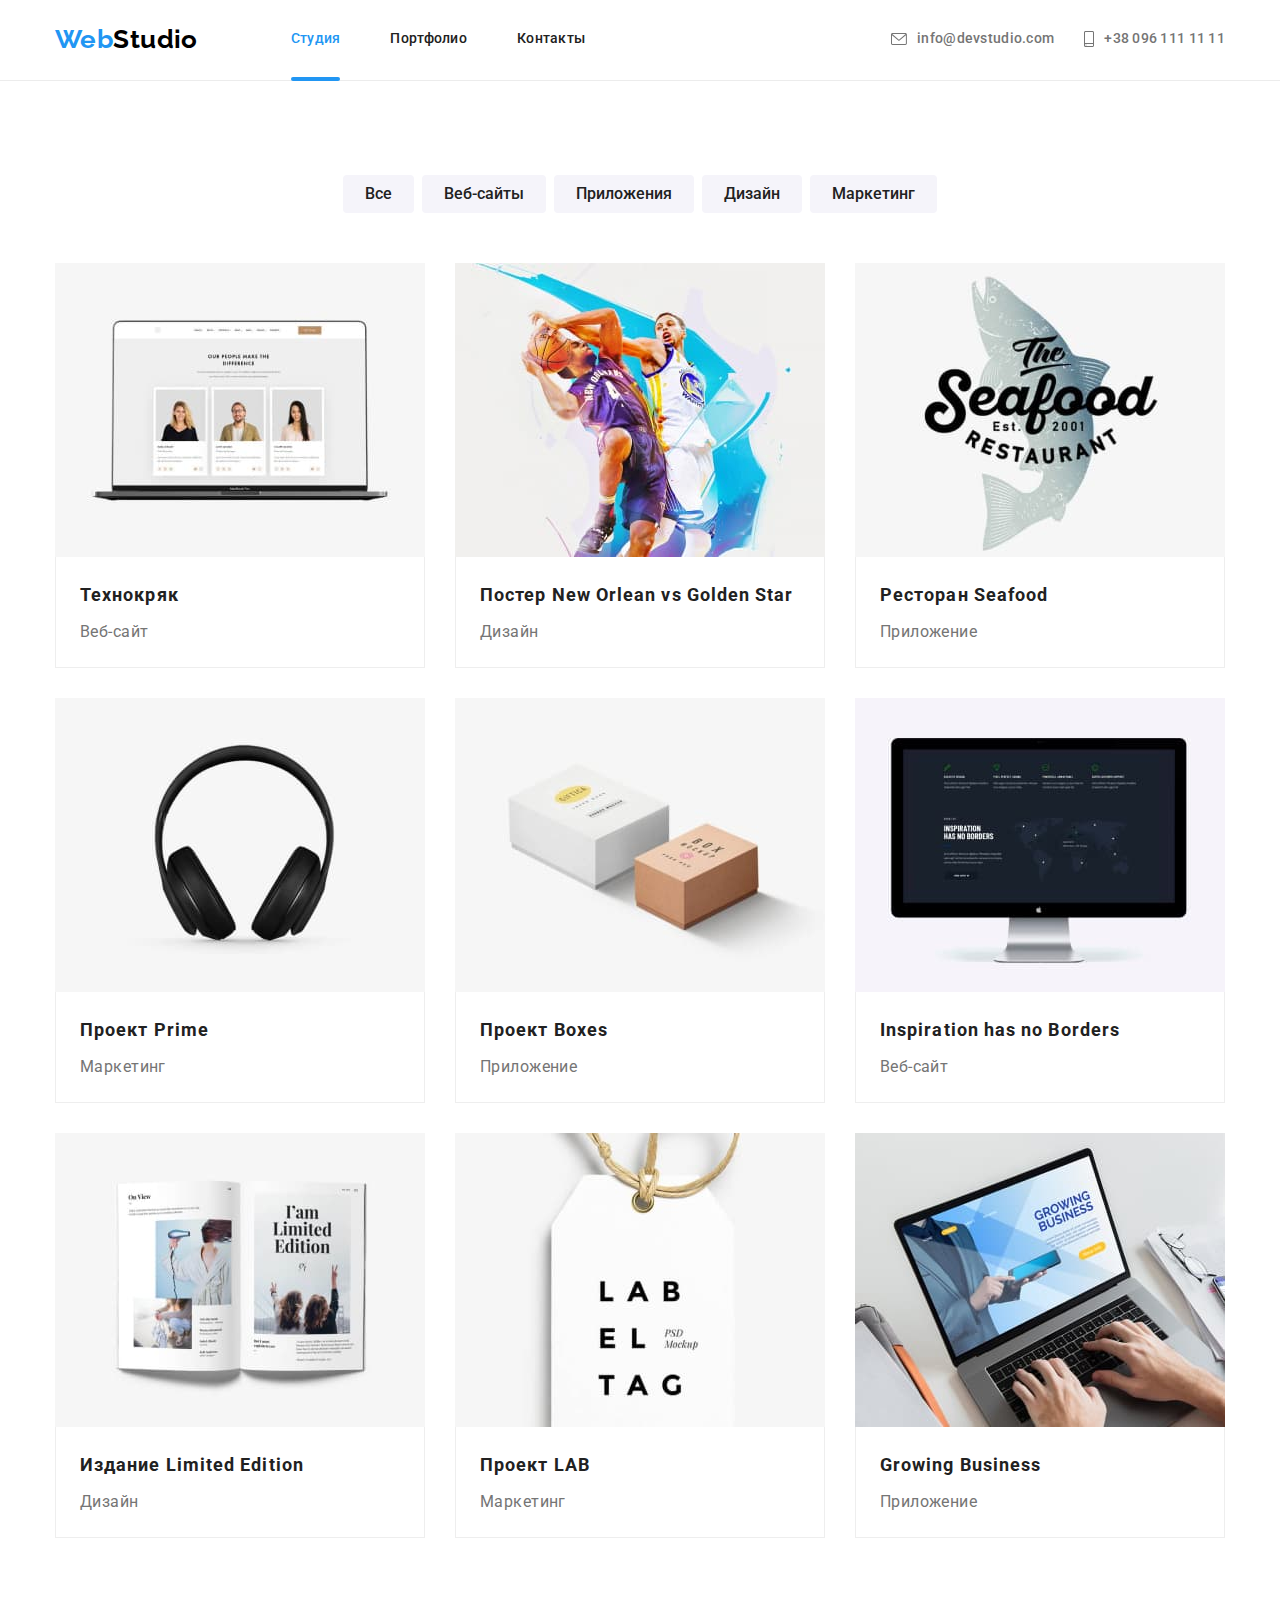
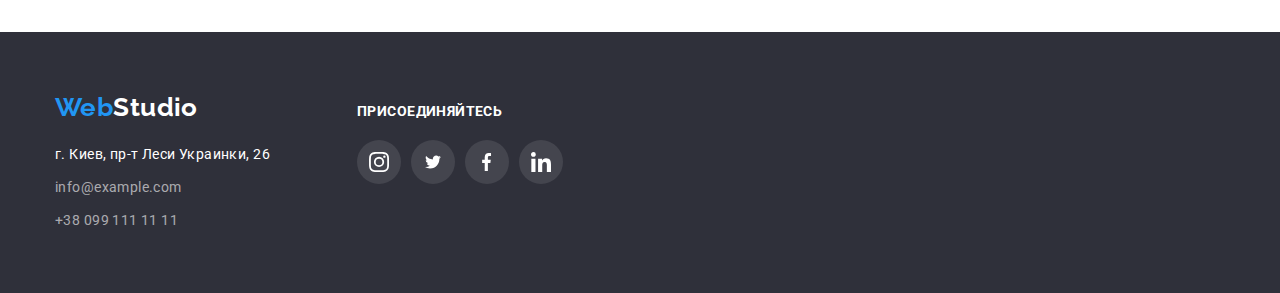
==== commit fddabee1: "Исправляет ошибки 4ДЗ" ====
--- a/portfolio.html
+++ b/portfolio.html
@@ -24,10 +24,10 @@
           <a href="./index.html" lang="en" class="logo"><span class="logo-blue">Web</span>Studio</a>
           <ul class="site-nav list">
             <li class="site-nav-item">
-              <a href="./index.html" class="link">Студия</a>
+              <a href="./index.html" class="link current">Студия</a>
             </li>
             <li class="site-nav-item">
-              <a href="./portfolio.html" class="link current">Портфолио</a>
+              <a href="./portfolio.html" class="link">Портфолио</a>
             </li>
             <li class="site-nav-item">
               <a href="" class="link">Контакты</a>
@@ -45,7 +45,7 @@
           </li>
           <li class="contact-item">
             <a href="tel:+380961111111" class="link">
-              <svg class="contact-icon">
+              <svg class="contact-icon smartphone">
                 <use href="./images/icons.svg#icon-smartphone"></use>
               </svg>
               +38 096 111 11 11</a
@@ -102,13 +102,22 @@
             </li>
             <li class="cards-item">
               <a href="" class="card-link">
-                <img
-                  src="./images/portfolio2.jpg"
-                  alt="Два баскетболиста во время иры"
-                  width="370"
-                  height="294"
-                  class="img-card"
-                />
+                <div class="card-thumb">
+                  <img
+                    src="./images/portfolio2.jpg"
+                    alt="Два баскетболиста во время иры"
+                    width="370"
+                    height="294"
+                    class="img-card"
+                  />
+                  <div class="card-description">
+                    <p class="card-description-text">
+                      Lorem ipsum dolor sit amet, consectetur adipisicing elit. Reiciendis unde
+                      eaque nihil perferendis alias nobis dolore atque tenetur voluptatum, quae
+                      ipsam nam consectetur magnam necessitatibus impedit commodi! Ad, vitae vero.
+                    </p>
+                  </div>
+                </div>
                 <div class="card-content">
                   <h2 class="title">Постер <span lang="en">New Orlean vs Golden Star</span></h2>
                   <p class="text">Дизайн</p>
@@ -117,13 +126,24 @@
             </li>
             <li class="cards-item">
               <a href="" class="card-link">
-                <img
-                  src="./images/portfolio3.jpg"
-                  alt="Вывеска рыбного ресторана"
-                  width="370"
-                  height="294"
-                  class="img-card"
-                />
+                <div class="card-thumb">
+                  <img
+                    src="./images/portfolio3.jpg"
+                    alt="Вывеска рыбного ресторана"
+                    width="370"
+                    height="294"
+                    class="img-card"
+                  />
+                  <div class="card-description">
+                    <p class="card-description-text">
+                      Lorem ipsum dolor sit amet consectetur adipisicing elit. Sapiente facilis
+                      error corporis, nostrum, exercitationem natus voluptas atque earum eligendi
+                      omnis nam perspiciatis itaque labore illum reiciendis recusandae, quod dolorum
+                      quibusdam!
+                    </p>
+                  </div>
+                </div>
+
                 <div class="card-content">
                   <h2 class="title">Ресторан <span lang="en">Seafood</span></h2>
                   <p class="text">Приложение</p>
@@ -132,13 +152,23 @@
             </li>
             <li class="cards-item">
               <a href="" class="card-link">
-                <img
-                  src="./images/portfolio4.jpg"
-                  alt="Наушники"
-                  width="370"
-                  height="294"
-                  class="img-card"
-                />
+                <div class="card-thumb">
+                  <img
+                    src="./images/portfolio4.jpg"
+                    alt="Наушники"
+                    width="370"
+                    height="294"
+                    class="img-card"
+                  />
+                  <div class="card-description">
+                    <p class="card-description-text">
+                      Lorem ipsum dolor sit amet consectetur adipisicing elit. Minus eius nam
+                      tempore dignissimos eligendi vitae assumenda explicabo id distinctio? Odio
+                      quidem laudantium animi pariatur quo ipsum, culpa praesentium minima enim!
+                    </p>
+                  </div>
+                </div>
+
                 <div class="card-content">
                   <h2 class="title">Проект <span lang="en">Prime</span></h2>
                   <p class="text">Маркетинг</p>
@@ -147,13 +177,23 @@
             </li>
             <li class="cards-item">
               <a href="" class="card-link">
-                <img
-                  src="./images/portfolio5.jpg"
-                  alt="Две декоративные упаковки"
-                  width="370"
-                  height="294"
-                  class="img-card"
-                />
+                <div class="card-thumb">
+                  <img
+                    src="./images/portfolio5.jpg"
+                    alt="Две декоративные упаковки"
+                    width="370"
+                    height="294"
+                    class="img-card"
+                  />
+                  <div class="card-description">
+                    <p class="card-description-text">
+                      Lorem ipsum dolor sit amet consectetur, adipisicing elit. Laudantium,
+                      voluptate. Ducimus rem totam laudantium aut non amet, voluptate libero
+                      voluptatem dicta vel earum architecto fuga. Nemo magni nihil expedita laborum?
+                    </p>
+                  </div>
+                </div>
+
                 <div class="card-content">
                   <h2 class="title">Проект <span lang="en">Boxes</span></h2>
                   <p class="text">Приложение</p>
@@ -162,13 +202,22 @@
             </li>
             <li class="cards-item">
               <a href="" class="card-link">
-                <img
-                  src="./images/portfolio6.jpg"
-                  alt="Монитор компъютера"
-                  width="370"
-                  height="294"
-                  class="img-card"
-                />
+                <div class="card-thumb">
+                  <img
+                    src="./images/portfolio6.jpg"
+                    alt="Монитор компъютера"
+                    width="370"
+                    height="294"
+                    class="img-card"
+                  />
+                  <div class="card-description">
+                    <p class="card-description-text">
+                      Lorem ipsum dolor sit amet consectetur adipisicing elit. Eius quis unde,
+                      corporis pariatur tenetur quas id quibusdam in? Atque dicta eum culpa delectus
+                      cumque quae assumenda ipsam ut totam expedita.
+                    </p>
+                  </div>
+                </div>
                 <div class="card-content">
                   <h2 lang="en" class="title">Inspiration has no Borders</h2>
                   <p class="text">Веб-сайт</p>
@@ -177,13 +226,22 @@
             </li>
             <li class="cards-item">
               <a href="" class="card-link">
-                <img
-                  src="./images/portfolio7.jpg"
-                  alt="Раскрытый журнал"
-                  width="370"
-                  height="294"
-                  class="img-card"
-                />
+                <div class="card-thumb">
+                  <img
+                    src="./images/portfolio7.jpg"
+                    alt="Раскрытый журнал"
+                    width="370"
+                    height="294"
+                    class="img-card"
+                  />
+                  <div class="card-description">
+                    <p class="card-description-text">
+                      Lorem ipsum dolor sit amet consectetur adipisicing elit. Pariatur eos nobis
+                      voluptatibus dicta veniam debitis, dolore assumenda similique rerum doloribus
+                      reiciendis error voluptatem earum aut porro, perferendis, minima animi illum!
+                    </p>
+                  </div>
+                </div>
                 <div class="card-content">
                   <h2 class="title">Издание <span lang="en">Limited Edition</span></h2>
                   <p class="text">Дизайн</p>
@@ -192,13 +250,23 @@
             </li>
             <li class="cards-item">
               <a href="" class="card-link">
-                <img
-                  src="./images/portfolio8.jpg"
-                  alt="Бирка"
-                  width="370"
-                  height="294"
-                  class="img-card"
-                />
+                <div class="card-thumb">
+                  <img
+                    src="./images/portfolio8.jpg"
+                    alt="Бирка"
+                    width="370"
+                    height="294"
+                    class="img-card"
+                  />
+                  <div class="card-description">
+                    <p class="card-description-text">
+                      Lorem ipsum, dolor sit amet consectetur adipisicing elit. Consequatur omnis
+                      et, at blanditiis a id corporis veritatis eum, incidunt dolorem, suscipit
+                      quisquam fugiat minus voluptas itaque ad placeat magnam doloremque.
+                    </p>
+                  </div>
+                </div>
+
                 <div class="card-content">
                   <h2 class="title">Проект <span lang="en">LAB</span></h2>
                   <p class="text">Маркетинг</p>
@@ -207,13 +275,24 @@
             </li>
             <li class="cards-item">
               <a href="" class="card-link">
-                <img
-                  src="./images/portfolio9.jpg"
-                  alt="Процесс набора текста на клавитатуре ноутбука"
-                  width="370"
-                  height="294"
-                  class="img-card"
-                />
+                <div class="card-thumb">
+                  <img
+                    src="./images/portfolio9.jpg"
+                    alt="Процесс набора текста на клавитатуре ноутбука"
+                    width="370"
+                    height="294"
+                    class="img-card"
+                  />
+
+                  <div class="card-description">
+                    <p class="card-description-text">
+                      Lorem ipsum, dolor sit amet consectetur adipisicing elit. Ullam soluta illum
+                      quaerat saepe dignissimos, repellat quidem, exercitationem eaque eos maxime
+                      architecto facere numquam officia eveniet in minima aliquam qui atque.
+                    </p>
+                  </div>
+                </div>
+
                 <div class="card-content">
                   <h2 class="title"><span lang="en">Growing Business</span></h2>
                   <p class="text">Приложение</p>
--- a/css/styles.css
+++ b/css/styles.css
@@ -18,6 +18,7 @@
   --background-hero: rgba(47, 48, 58, 1);
   --background-description-index: rgba(47, 48, 58, 0.8);
   --background-description-portfolio: rgba(33, 150, 243, 0.9);
+  --timing-function: cubic-bezier(0.4, 0, 0.2, 1);
 }
 
 /*----------------------------- Палитра:-----------------------------
@@ -110,6 +111,11 @@
   border-radius: 50%;
 
   color: var(--primary-icon-color);
+
+  transition: background-color 250ms var(--timing-function), color 250ms var(--timing-function);
+  /* transition-property: background-color, color;
+  transition-duration: 250ms;
+  transition-timing-function: cubic-bezier(0.4, 0, 0.2, 1); */
 }
 
 .social-icon {
@@ -200,8 +206,7 @@
 }
 
 .contact-item {
-  display: flex;
-  align-items: center;
+  fill: currentColor;
 }
 
 .contact-item:not(:last-child) {
@@ -218,6 +223,8 @@
   font-weight: 500;
   letter-spacing: 0.02em;
   text-decoration: none;
+
+  transition: color 250ms var(--timing-function);
 }
 .site-nav .link:focus,
 .site-nav .link:hover {
@@ -241,31 +248,39 @@
   position: relative;
 }
 
-.contacts-nav .link {
+.contact-item .link {
   color: var(--primary-text-color);
   line-height: 1.14;
   font-weight: 500;
   letter-spacing: 0.02em;
   text-decoration: none;
-}
-
-.contact-item {
-  fill: currentColor;
-}
-
-.contacts-nav .link:focus,
-.contacts-nav .link:hover {
+
+  transition: color 250ms var(--timing-function);
+}
+
+.contact-item .link:focus,
+.contact-item .link:hover {
   color: var(--accent-color);
 }
 
-.contacts-nav .item:not(:last-child) {
+.contact-item .item:not(:last-child) {
   margin-right: 50px;
+}
+
+.contact-item .link {
+  display: flex;
+  align-items: center;
 }
 
 .contact-icon {
   width: 16px;
   height: 12px;
   margin-right: 10px;
+}
+
+.smartphone {
+  width: 10px;
+  height: 16px;
 }
 
 /* Аналогичные варианты предыдущего селектора */
@@ -320,6 +335,8 @@
       var(--linear-gradient-hero-color)
     ),
     url('../images/bcg-hero.jpg');
+  background-size: cover;
+  background-repeat: no-repeat;
   background-clip: padding-box;
 }
 
@@ -353,26 +370,37 @@
   left: 0;
   right: 0;
   bottom: 0;
+
   background-color: var(--background-backdrop);
 
   z-index: 1;
-}
-
-.backdrop.is-hidden {
+
+  opacity: 1;
+  transition: opacity 250ms var(--timing-function);
+}
+
+.is-hidden {
   opacity: 0;
   pointer-events: none;
+}
+
+.is-hidden .modal {
+  transform: translate(-50%, -50%) scale(0);
 }
 
 .modal {
   position: absolute;
   top: 50%;
   left: 50%;
-  transform: translate(-50%, -50%);
+  transform: translate(-50%, -50%) scale(1);
 
   padding-top: 30px;
   height: 581px;
   width: 528px;
+
   background-color: #ffffff;
+
+  transition: transform 250ms var(--timing-function);
 }
 
 .button-close {
@@ -402,6 +430,8 @@
 .feature-icon-thumb {
   width: 270px;
   height: 120px;
+  margin-bottom: 30px;
+
   background-color: var(--secondary-background-color-light);
   border-radius: 4px;
 
@@ -555,6 +585,8 @@
   justify-content: center;
   align-items: center;
   color: var(--primary-icon-color);
+
+  transition: border-color 250ms var(--timing-function), color 250ms var(--timing-function);
 }
 
 .client-link:hover,
@@ -578,17 +610,22 @@
 
 .footer.container {
   display: flex;
+  align-items: baseline;
 }
 
 .contact-list .adress {
   color: var(--primari-white-color);
   line-height: 1.71;
+
+  transition: color 250ms var(--timing-function);
 }
 
 .contact-list .link {
   color: var(--secondary-white-color);
   line-height: 1.71;
   text-decoration: none;
+
+  transition: color 250ms var(--timing-function);
 }
 
 .contact-list .adress:focus,
@@ -629,6 +666,8 @@
 .footer-social-link {
   background-color: var(--background-icon-footer-color);
   color: var(--primari-white-color);
+
+  transition: background-color 250ms var(--timing-function);
 }
 
 .footer-social-link:hover,
@@ -660,8 +699,10 @@
   padding: 6px 22px;
   color: var(--title-text-color);
   background-color: var(--secondary-background-color-light);
-  /* font-family: inherit; */
   cursor: pointer;
+
+  transition: background-color 250ms var(--timing-function), color 250ms var(--timing-function),
+    box-shadow 250ms var(--timing-function);
 }
 
 .button-portfolio:hover,
@@ -727,11 +768,8 @@
   letter-spacing: 0.06em;
 }
 
-.cards-item:hover,
-.cards-item:focus {
-  box-shadow: 1px 4px 6px 0px rgba(0, 0, 0, 0.16), 0px 4px 4px 0px rgba(0, 0, 0, 0.06),
-    0px 1px 1px 0px rgba(0, 0, 0, 0.12);
-  border: 1px solid rgba(238, 238, 238, 1);
+.cards-item {
+  transition: border 250ms var(--timing-function), box-shadow 250ms var(--timing-function);
 }
 
 .cards-item .text {
@@ -745,6 +783,16 @@
   text-decoration: none;
 }
 
+.card-link {
+  display: block;
+}
+
+.card-link:focus,
+.card-link:hover {
+  box-shadow: 1px 4px 6px 0px rgba(0, 0, 0, 0.16), 0px 4px 4px 0px rgba(0, 0, 0, 0.06),
+    0px 1px 1px 0px rgba(0, 0, 0, 0.12);
+}
+
 .card-description {
   position: absolute;
   bottom: 0;
@@ -755,7 +803,18 @@
   height: 294px;
   background-color: var(--background-description-portfolio);
 
-  opacity: 0;
+  transform: translateY(100%);
+  transition: transform 250ms var(--timing-function);
+  /* opacity: 0.5;
+  transition: opacity 250ms cubic-bezier(0.4, 0, 0.2, 1); */
+}
+
+.card-thumb {
+  overflow: hidden;
+}
+
+.cards-item .card-thumb {
+  position: relative;
 }
 
 .card-description-text {
@@ -767,10 +826,8 @@
   color: var(--primari-white-color);
 }
 
-.cards-item:hover .card-description {
-  opacity: 1;
-}
-
-.cards-item .card-thumb {
-  position: relative;
-}
+.cards-item:hover .card-description,
+.cards-item:focus .card-description {
+  transform: translateY(0%);
+  /* opacity: 1; */
+}
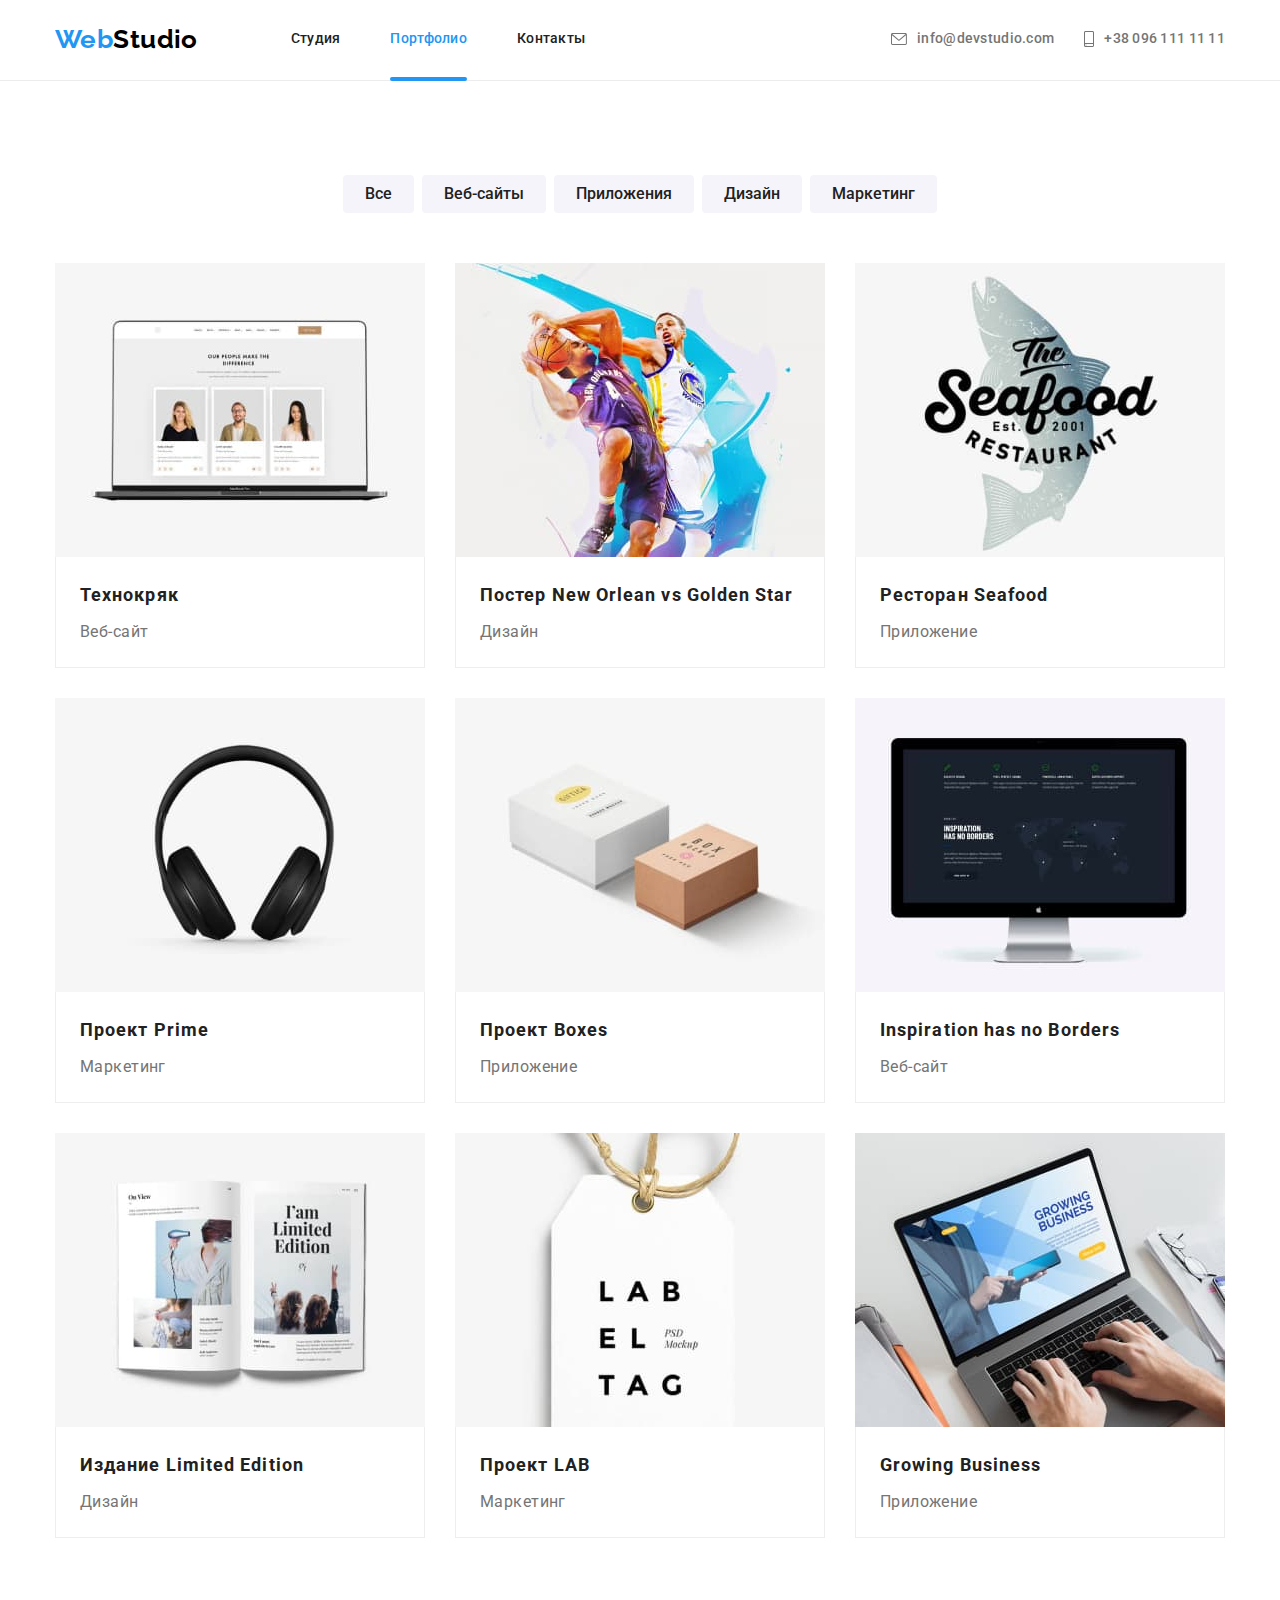
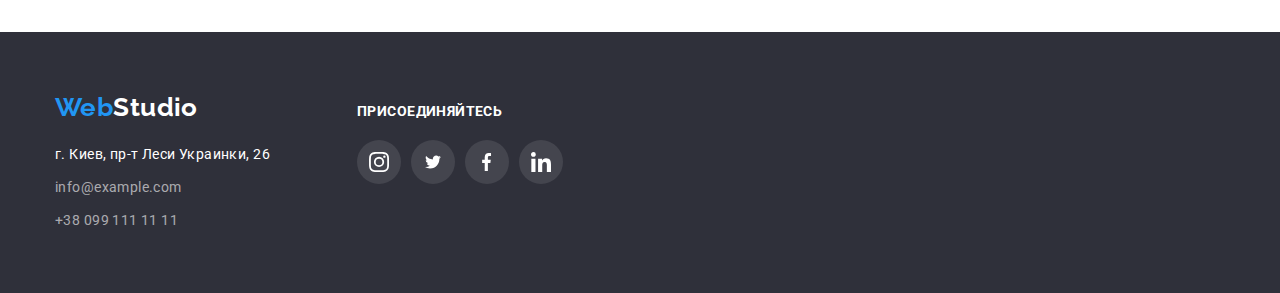
==== commit 3523074a: "Добавляет бордер радиусы карточкам клиентов" ====
--- a/portfolio.html
+++ b/portfolio.html
@@ -24,10 +24,10 @@
           <a href="./index.html" lang="en" class="logo"><span class="logo-blue">Web</span>Studio</a>
           <ul class="site-nav list">
             <li class="site-nav-item">
-              <a href="./index.html" class="link current">Студия</a>
+              <a href="./index.html" class="link">Студия</a>
             </li>
             <li class="site-nav-item">
-              <a href="./portfolio.html" class="link">Портфолио</a>
+              <a href="./portfolio.html" class="link current">Портфолио</a>
             </li>
             <li class="site-nav-item">
               <a href="" class="link">Контакты</a>
--- a/css/styles.css
+++ b/css/styles.css
@@ -580,6 +580,7 @@
   width: 170px;
   height: 92px;
   border: 1px solid var(--border-client-color);
+  border-radius: 4px;
 
   display: flex;
   justify-content: center;
